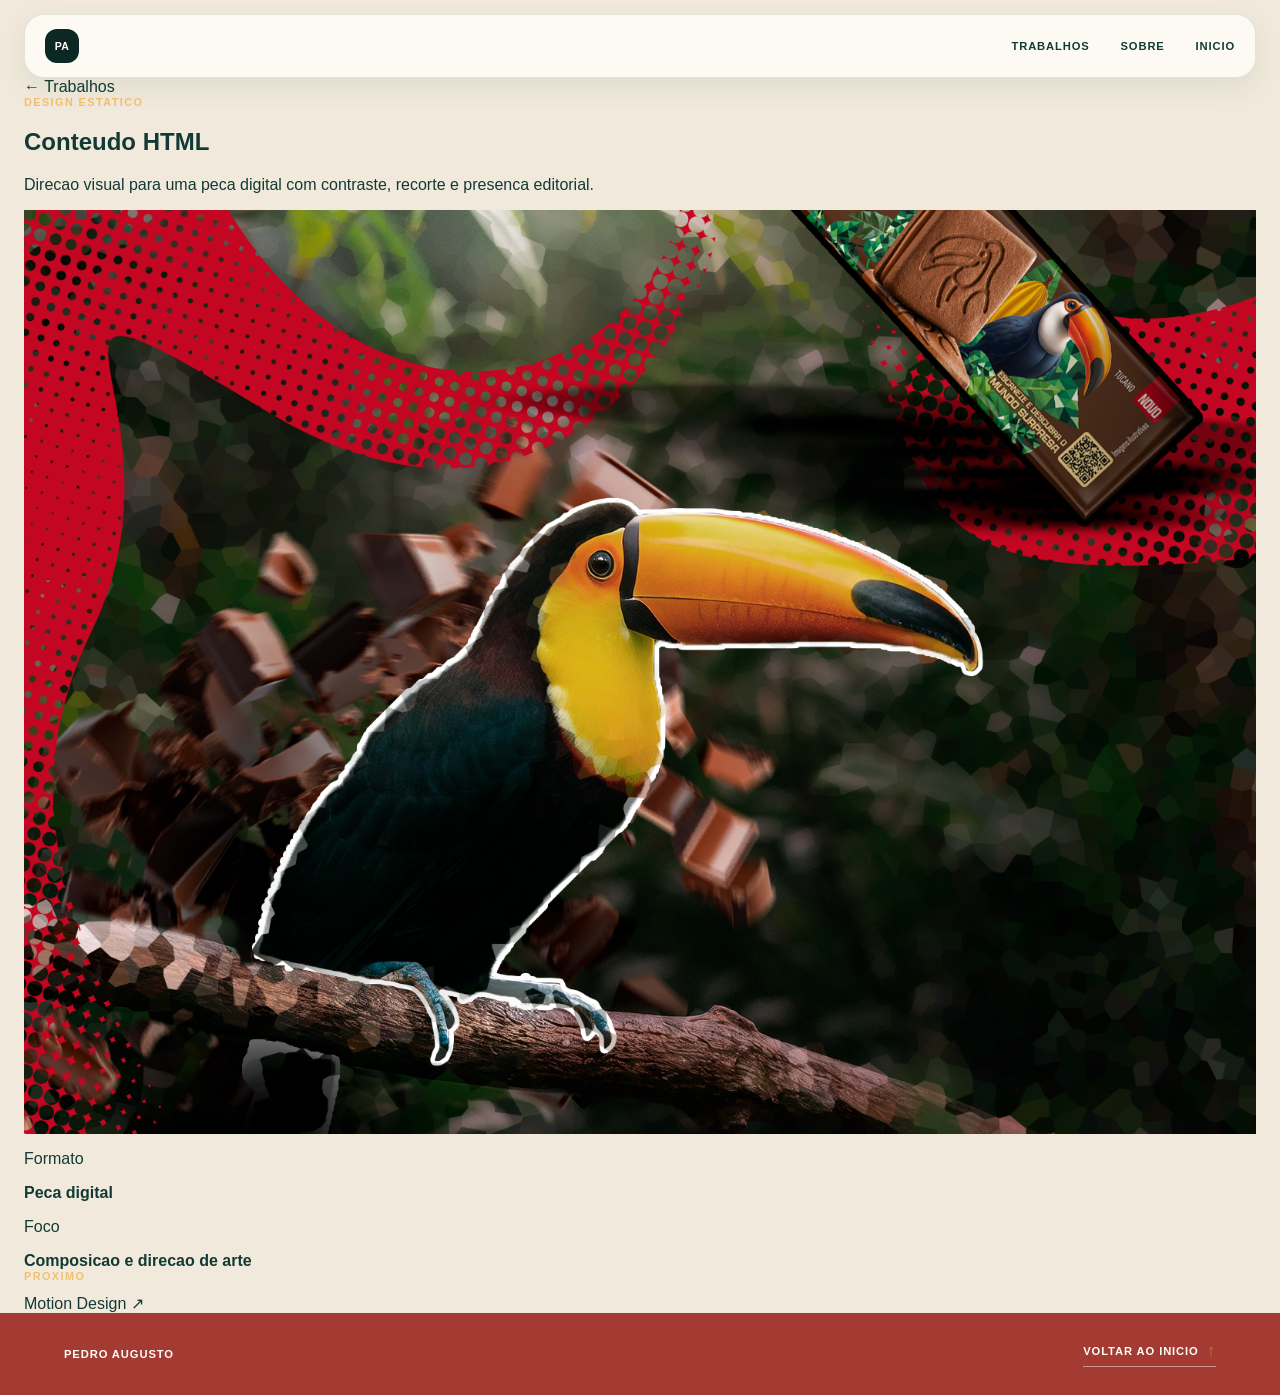
==== projeto.html @ dfff163b "Criar paginas detalhadas dos projetos" ====
<!doctype html>
<html lang="pt-BR">
  <head>
    <meta charset="utf-8" />
    <meta name="viewport" content="width=device-width, initial-scale=1" />
    <meta name="description" content="Projeto de Pedro Augusto." />
    <title>Projeto | Pedro Augusto</title>
    <link rel="stylesheet" href="./portfolio.css?v=projects-and-wall" />
  </head>
  <body class="project-page">
    <header class="site-header">
      <a class="monogram" href="./index.html#inicio" aria-label="Pedro Augusto, inicio">PA</a>
      <nav aria-label="Navegacao principal">
        <a href="./index.html#trabalhos">Trabalhos</a>
        <a href="./index.html#sobre">Sobre</a>
        <a href="./index.html#inicio">Inicio</a>
      </nav>
    </header>

    <main class="project-detail" id="inicio">
      <div class="content-frame">
        <a class="project-back" href="./index.html#trabalhos"><span aria-hidden="true">&larr;</span> Trabalhos</a>
      </div>

      <section class="content-frame project-detail-hero" aria-labelledby="project-title">
        <div class="project-detail-copy">
          <p class="eyebrow" id="project-type"></p>
          <h1 id="project-title"></h1>
          <p class="project-intro" id="project-intro"></p>
        </div>
        <div class="case-window">
          <img id="project-image" src="" alt="" />
        </div>
      </section>

      <section class="content-frame project-facts" aria-label="Detalhes do projeto">
        <div>
          <p>Formato</p>
          <strong id="project-format"></strong>
        </div>
        <div>
          <p>Foco</p>
          <strong id="project-focus"></strong>
        </div>
      </section>

      <section class="next-project">
        <div class="content-frame">
          <p class="eyebrow">Proximo</p>
          <a id="next-project" href="./index.html#trabalhos">
            <span id="next-project-title"></span>
            <span aria-hidden="true">&nearr;</span>
          </a>
        </div>
      </section>
    </main>

    <footer>
      <p>Pedro Augusto</p>
      <a href="./index.html#inicio">Voltar ao inicio <span aria-hidden="true">&uarr;</span></a>
    </footer>

    <script>
      const projects = {
        "conteudo-html": {
          title: "Conteudo HTML",
          type: "Design estatico",
          image: "./public/projects/html-design-estatico.png",
          intro: "Direcao visual para uma peca digital com contraste, recorte e presenca editorial.",
          format: "Peca digital",
          focus: "Composicao e direcao de arte"
        },
        "motion-design": {
          title: "Motion Design",
          type: "Animacao",
          image: "./public/projects/motion-design.png",
          intro: "Estudo de personagem e ritmo para uma cena curta, colorida e direta.",
          format: "Frame de animacao",
          focus: "Movimento e expressao"
        },
        "diagramacao": {
          title: "Diagramacao",
          type: "Editorial",
          image: "./public/projects/diagramacao.jpg",
          intro: "Pagina editorial com hierarquia clara, imagem e leitura organizada.",
          format: "Pagina editorial",
          focus: "Tipografia e ritmo"
        },
        "ambiente-3d": {
          title: "Ambiente 3D",
          type: "3D",
          image: "./public/projects/ambiente-3d.png",
          intro: "Exploracao de ambiente, escala e atmosfera em uma cena tridimensional.",
          format: "Cena 3D",
          focus: "Luz e composicao"
        },
        "efacil": {
          title: "eFacil",
          type: "Produto digital",
          image: "./public/projects/efacil.png",
          intro: "Interface pensada para orientar escolhas e manter a experiencia objetiva.",
          format: "Interface digital",
          focus: "Fluxo e interface"
        },
        "quem-sou-eu": {
          title: "Quem sou eu?",
          type: "Pessoal",
          image: "./public/projects/quem-sou-eu.png",
          intro: "Peca autoral que junta linguagem visual, identidade e experimentacao.",
          format: "Projeto pessoal",
          focus: "Identidade e narrativa"
        }
      };

      const projectIds = Object.keys(projects);
      const requestedId = new URLSearchParams(window.location.search).get("projeto");
      const activeId = projects[requestedId] ? requestedId : projectIds[0];
      const project = projects[activeId];
      const nextId = projectIds[(projectIds.indexOf(activeId) + 1) % projectIds.length];
      const next = projects[nextId];

      document.title = `${project.title} | Pedro Augusto`;
      document.querySelector("#project-type").textContent = project.type;
      document.querySelector("#project-title").textContent = project.title;
      document.querySelector("#project-intro").textContent = project.intro;
      document.querySelector("#project-format").textContent = project.format;
      document.querySelector("#project-focus").textContent = project.focus;
      document.querySelector("#project-image").src = project.image;
      document.querySelector("#project-image").alt = project.title;
      document.querySelector("#next-project").href = `./projeto.html?projeto=${nextId}`;
      document.querySelector("#next-project-title").textContent = next.title;
    </script>
  </body>
</html>
---- portfolio.css ----
:root {
  --paper: #f1eadc;
  --paper-light: #fffdf8;
  --surface: #ffffff;
  --ink: #123a34;
  --forest: #123a34;
  --forest-deep: #0b2824;
  --brick: #a33b32;
  --ochre: #bd7d22;
  --line: #d9d1c4;
  --shadow: 0 18px 42px rgb(15 48 43 / 10%);
  --shadow-hover: 0 28px 56px rgb(15 48 43 / 18%);
}

* {
  box-sizing: border-box;
}

html {
  scroll-behavior: smooth;
}

body {
  min-width: 320px;
  margin: 0;
  background: var(--paper);
  color: var(--ink);
  font-family: Arial, Helvetica, sans-serif;
}

::selection {
  background: var(--brick);
  color: var(--paper-light);
}

a {
  color: inherit;
  text-decoration: none;
}

img {
  display: block;
  max-width: 100%;
}

.visually-hidden {
  position: absolute;
  width: 1px;
  height: 1px;
  overflow: hidden;
  clip: rect(0 0 0 0);
  clip-path: inset(50%);
  white-space: nowrap;
}

.content-frame,
.cover {
  width: min(100% - 48px, 1380px);
  margin: 0 auto;
}

.site-header {
  position: sticky;
  z-index: 20;
  top: 14px;
  display: flex;
  width: min(100% - 48px, 1380px);
  min-height: 64px;
  align-items: center;
  justify-content: space-between;
  margin: 14px auto 0;
  border: 1px solid rgb(18 58 52 / 12%);
  border-radius: 20px;
  padding: 0 20px;
  background: rgb(255 253 248 / 86%);
  box-shadow: 0 9px 28px rgb(15 48 43 / 8%);
  backdrop-filter: blur(16px);
  color: var(--ink);
}

.monogram {
  display: grid;
  width: 34px;
  height: 34px;
  place-items: center;
  border-radius: 12px;
  background: var(--forest-deep);
  color: var(--paper-light);
  font-size: 0.66rem;
  font-weight: 800;
  letter-spacing: 0.04em;
  transition: transform 220ms ease, background 220ms ease;
}

.monogram:hover {
  transform: rotate(-6deg) scale(1.05);
  background: var(--brick);
}

.site-header nav {
  display: flex;
  gap: clamp(16px, 2.4vw, 34px);
  align-items: center;
  font-size: 0.7rem;
  font-weight: 800;
  letter-spacing: 0.08em;
  text-transform: uppercase;
}

.site-header nav a {
  position: relative;
  padding: 8px 0;
}

.site-header nav a::after {
  position: absolute;
  right: 0;
  bottom: 3px;
  left: 0;
  height: 2px;
  transform: scaleX(0);
  transform-origin: right;
  background: var(--brick);
  content: "";
  transition: transform 220ms ease;
}

.site-header nav a:hover::after {
  transform: scaleX(1);
  transform-origin: left;
}

.cover {
  padding: clamp(28px, 4vw, 56px) 0 clamp(64px, 8vw, 112px);
}

.cover-art {
  width: 100%;
  aspect-ratio: 1.91 / 1;
  border: 1px solid rgb(18 58 52 / 14%);
  border-radius: clamp(24px, 3vw, 42px);
  object-fit: cover;
  object-position: center;
  box-shadow: var(--shadow);
  transition: transform 700ms cubic-bezier(0.2, 0.7, 0.2, 1), box-shadow 700ms ease;
}

.cover:hover .cover-art {
  transform: translateY(-5px);
  box-shadow: var(--shadow-hover);
}

.cover-caption {
  display: flex;
  min-height: 68px;
  align-items: center;
  justify-content: space-between;
  gap: 24px;
  margin-top: 14px;
  border-radius: 20px;
  padding: 16px 22px;
  background: var(--forest-deep);
  color: var(--paper-light);
}

.cover-caption p,
.cover-caption a {
  margin: 0;
  font-size: 0.72rem;
  font-weight: 800;
  letter-spacing: 0.08em;
  text-transform: uppercase;
}

.cover-caption a {
  display: inline-flex;
  gap: 10px;
  align-items: center;
  border-bottom: 1px solid rgb(251 248 240 / 42%);
  padding-bottom: 5px;
}

.cover-caption a span,
.about-link span,
footer a span {
  color: var(--ochre);
  font-size: 1.05rem;
  transition: transform 220ms ease;
}

.cover-caption a:hover span,
.about-link:hover span,
footer a:hover span {
  transform: translateY(3px);
}

.work {
  padding: clamp(84px, 10vw, 144px) 0;
  background-color: var(--forest-deep);
  background-image: url("./public/og.png");
  background-position: 50% 3%;
  background-size: 270% auto;
  background-blend-mode: soft-light;
  color: var(--paper-light);
}

.section-heading {
  display: flex;
  align-items: end;
  justify-content: space-between;
  gap: 24px;
  margin-bottom: clamp(38px, 5vw, 66px);
}

.eyebrow {
  margin: 0 0 12px;
  color: #f3c16c;
  font-size: 0.68rem;
  font-weight: 800;
  letter-spacing: 0.13em;
  text-transform: uppercase;
}

.section-heading h2,
.about h2,
.project-meta h3 {
  font-family: Georgia, "Times New Roman", serif;
  font-weight: 500;
  letter-spacing: 0;
}

.section-heading h2 {
  margin: 0;
  font-size: clamp(3.6rem, 7vw, 7rem);
  line-height: 0.84;
}

.section-count {
  border-radius: 999px;
  padding: 8px 12px;
  background: rgb(255 253 248 / 12%);
  color: var(--paper-light);
  font-size: 0.72rem;
  font-weight: 800;
}

.project-grid {
  display: grid;
  grid-template-columns: repeat(2, minmax(0, 1fr));
  gap: clamp(22px, 3vw, 40px);
}

.project a {
  display: flex;
  height: 100%;
  flex-direction: column;
  border: 1px solid rgb(255 253 248 / 14%);
  border-radius: 28px;
  padding: 10px;
  background: var(--surface);
  box-shadow: 0 8px 18px rgb(0 0 0 / 18%);
  color: var(--ink);
  transition: transform 360ms cubic-bezier(0.2, 0.7, 0.2, 1), box-shadow 360ms ease, border-color 240ms ease;
}

.project-media {
  overflow: hidden;
  aspect-ratio: 16 / 10;
  border-radius: 20px;
  background: var(--forest);
}

.project-media img {
  width: 100%;
  height: 100%;
  object-fit: cover;
  filter: saturate(0.9) contrast(0.98);
  transition: transform 620ms cubic-bezier(0.2, 0.7, 0.2, 1), filter 360ms ease;
}

.project-meta {
  display: flex;
  min-height: 104px;
  align-items: center;
  justify-content: space-between;
  gap: 16px;
  padding: 18px 12px 12px;
}

.project-meta p {
  margin: 0 0 7px;
  color: var(--brick);
  font-size: 0.64rem;
  font-weight: 800;
  letter-spacing: 0.11em;
  text-transform: uppercase;
}

.project-meta h3 {
  margin: 0;
  font-size: clamp(1.65rem, 2.4vw, 2.35rem);
  line-height: 0.98;
}

.project-meta > span {
  display: grid;
  width: 40px;
  height: 40px;
  flex: 0 0 auto;
  place-items: center;
  border-radius: 14px;
  background: var(--paper);
  color: var(--forest);
  font-size: 1.15rem;
  transition: transform 280ms ease, background 280ms ease, color 280ms ease;
}

.project a:hover {
  transform: translateY(-8px);
  border-color: rgb(255 253 248 / 32%);
  box-shadow: var(--shadow-hover);
}

.project a:hover .project-media img {
  transform: scale(1.055);
  filter: saturate(1.04) contrast(1);
}

.project a:hover .project-meta > span {
  transform: translate(3px, -3px) rotate(4deg);
  background: var(--forest);
  color: var(--paper-light);
}

.about {
  padding: clamp(84px, 10vw, 144px) 0;
  background: var(--paper);
  color: var(--ink);
}

.about-layout {
  display: grid;
  grid-template-columns: minmax(140px, 0.3fr) minmax(0, 1fr);
  gap: 30px clamp(32px, 8vw, 150px);
}

.about .eyebrow {
  color: var(--brick);
}

.about h2 {
  max-width: 870px;
  margin: 0;
  font-size: clamp(3rem, 6.4vw, 7rem);
  line-height: 0.9;
}

.about-link {
  display: inline-flex;
  align-items: center;
  gap: 12px;
  margin-top: 42px;
  border-bottom: 1px solid rgb(18 58 52 / 32%);
  padding-bottom: 8px;
  font-size: 0.74rem;
  font-weight: 800;
  letter-spacing: 0.08em;
  text-transform: uppercase;
}

.about-link:hover span {
  transform: translate(3px, -3px);
}

footer {
  display: flex;
  align-items: center;
  justify-content: space-between;
  gap: 18px;
  padding: 28px clamp(24px, 5vw, 76px);
  background: var(--brick);
  color: var(--paper-light);
  font-size: 0.7rem;
  font-weight: 800;
  letter-spacing: 0.08em;
  text-transform: uppercase;
}

footer p {
  margin: 0;
}

footer a {
  display: inline-flex;
  gap: 8px;
  align-items: center;
  border-bottom: 1px solid rgb(251 248 240 / 48%);
  padding-bottom: 5px;
}

.motion-ready .reveal {
  opacity: 0;
  transform: translateY(26px);
  transition: opacity 620ms ease var(--reveal-delay, 0ms), transform 620ms cubic-bezier(0.2, 0.7, 0.2, 1) var(--reveal-delay, 0ms);
}

.motion-ready .reveal.is-visible {
  opacity: 1;
  transform: translateY(0);
}

@media (max-width: 760px) {
  .content-frame,
  .cover,
  .site-header {
    width: min(100% - 32px, 1380px);
  }

  .site-header {
    top: 10px;
    min-height: 58px;
    margin-top: 10px;
    border-radius: 16px;
    padding: 0 14px;
  }

  .site-header nav {
    gap: 14px;
    font-size: 0.6rem;
  }

  .site-header nav a:nth-child(2) {
    display: none;
  }

  .cover {
    padding-top: 24px;
  }

  .cover-art {
    aspect-ratio: 4 / 5;
    border-radius: 24px;
  }

  .cover-caption {
    min-height: 98px;
    align-items: flex-start;
    flex-direction: column;
    gap: 12px;
    border-radius: 18px;
    padding: 20px;
  }

  .about-layout {
    grid-template-columns: 1fr;
  }
}

@media (max-width: 560px) {
  .work,
  .about {
    padding: 76px 0;
  }

  .section-heading {
    margin-bottom: 38px;
  }

  .section-heading h2 {
    font-size: clamp(3rem, 15vw, 4rem);
  }

  .project-grid {
    grid-template-columns: 1fr;
    gap: 22px;
  }

  .project a {
    border-radius: 24px;
  }

  .project-media {
    border-radius: 16px;
  }

  .project-meta {
    min-height: 96px;
  }

  .about h2 {
    font-size: clamp(3rem, 14.5vw, 4.5rem);
  }

  footer {
    align-items: flex-start;
    flex-direction: column;
    padding: 24px 16px;
  }
}

@media (prefers-reduced-motion: reduce) {
  html {
    scroll-behavior: auto;
  }

  *,
  *::before,
  *::after {
    transition-duration: 0.01ms !important;
    animation-duration: 0.01ms !important;
    animation-iteration-count: 1 !important;
  }
}
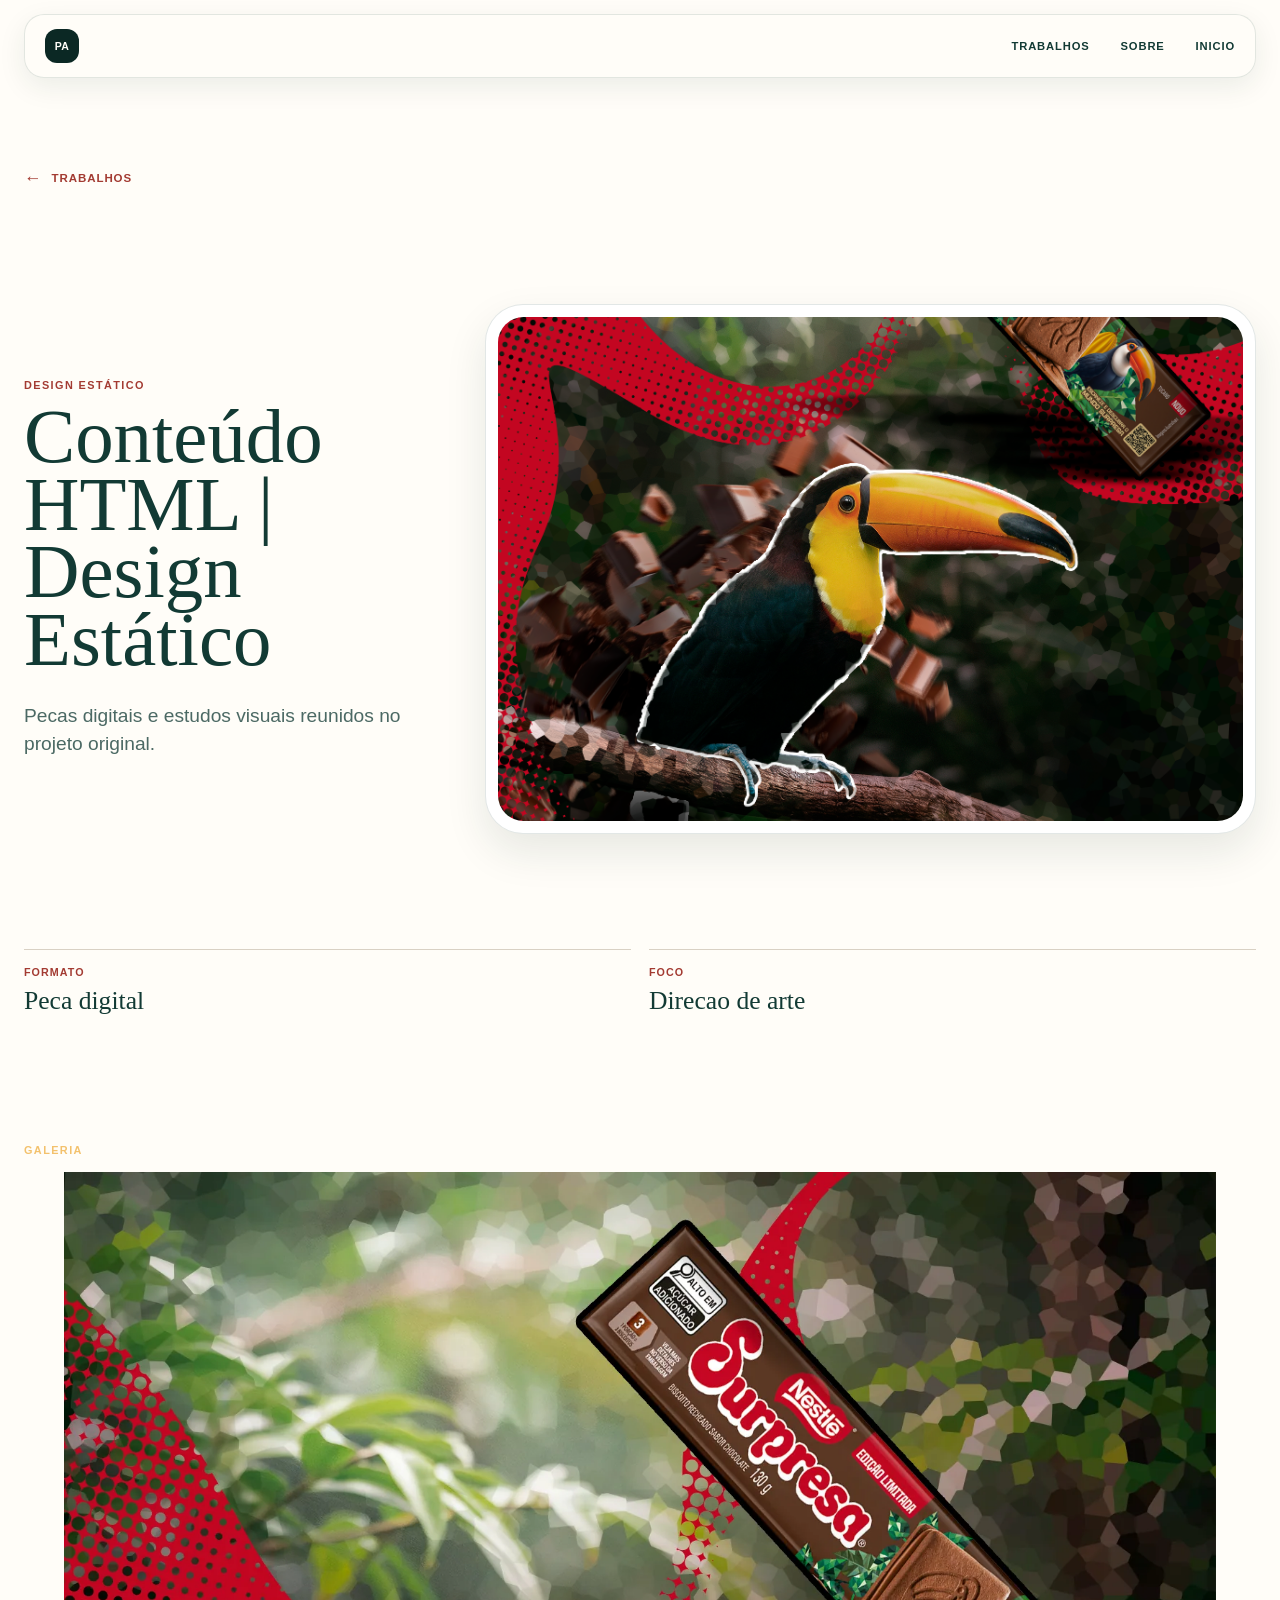
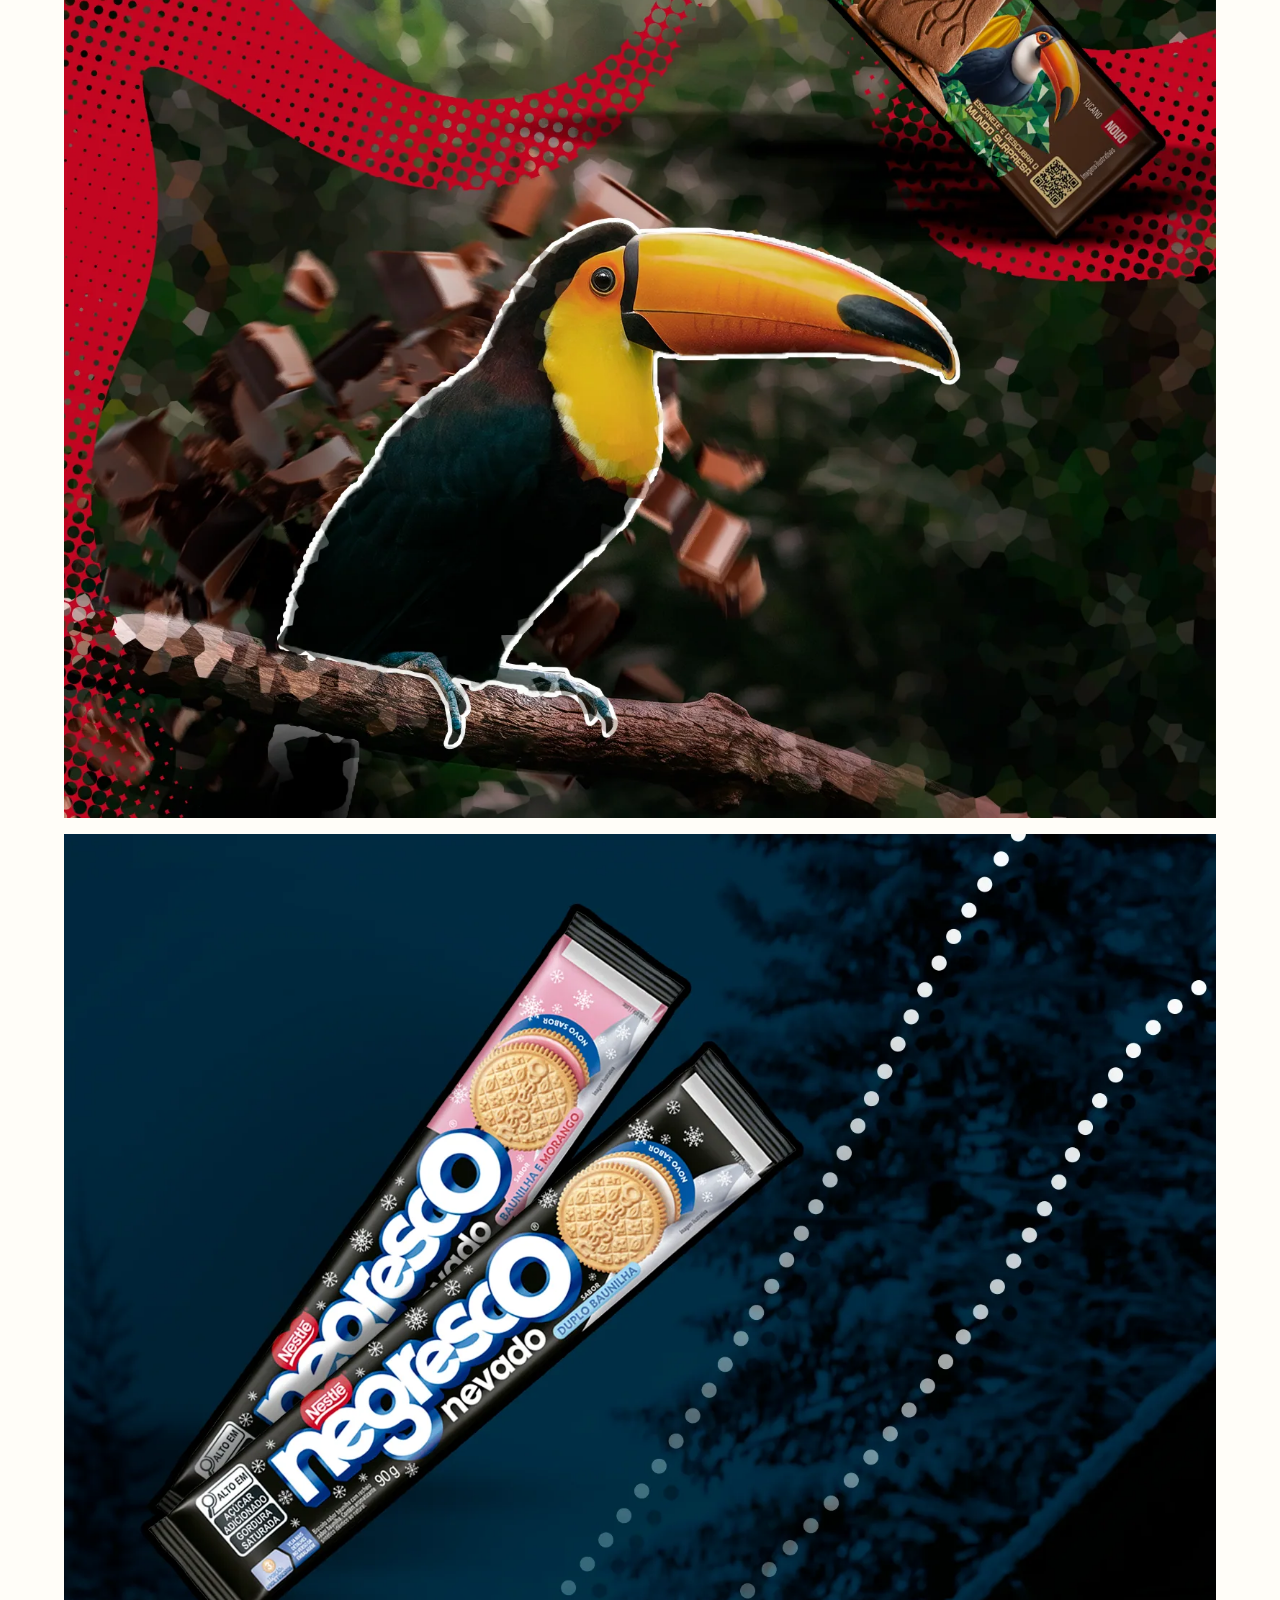
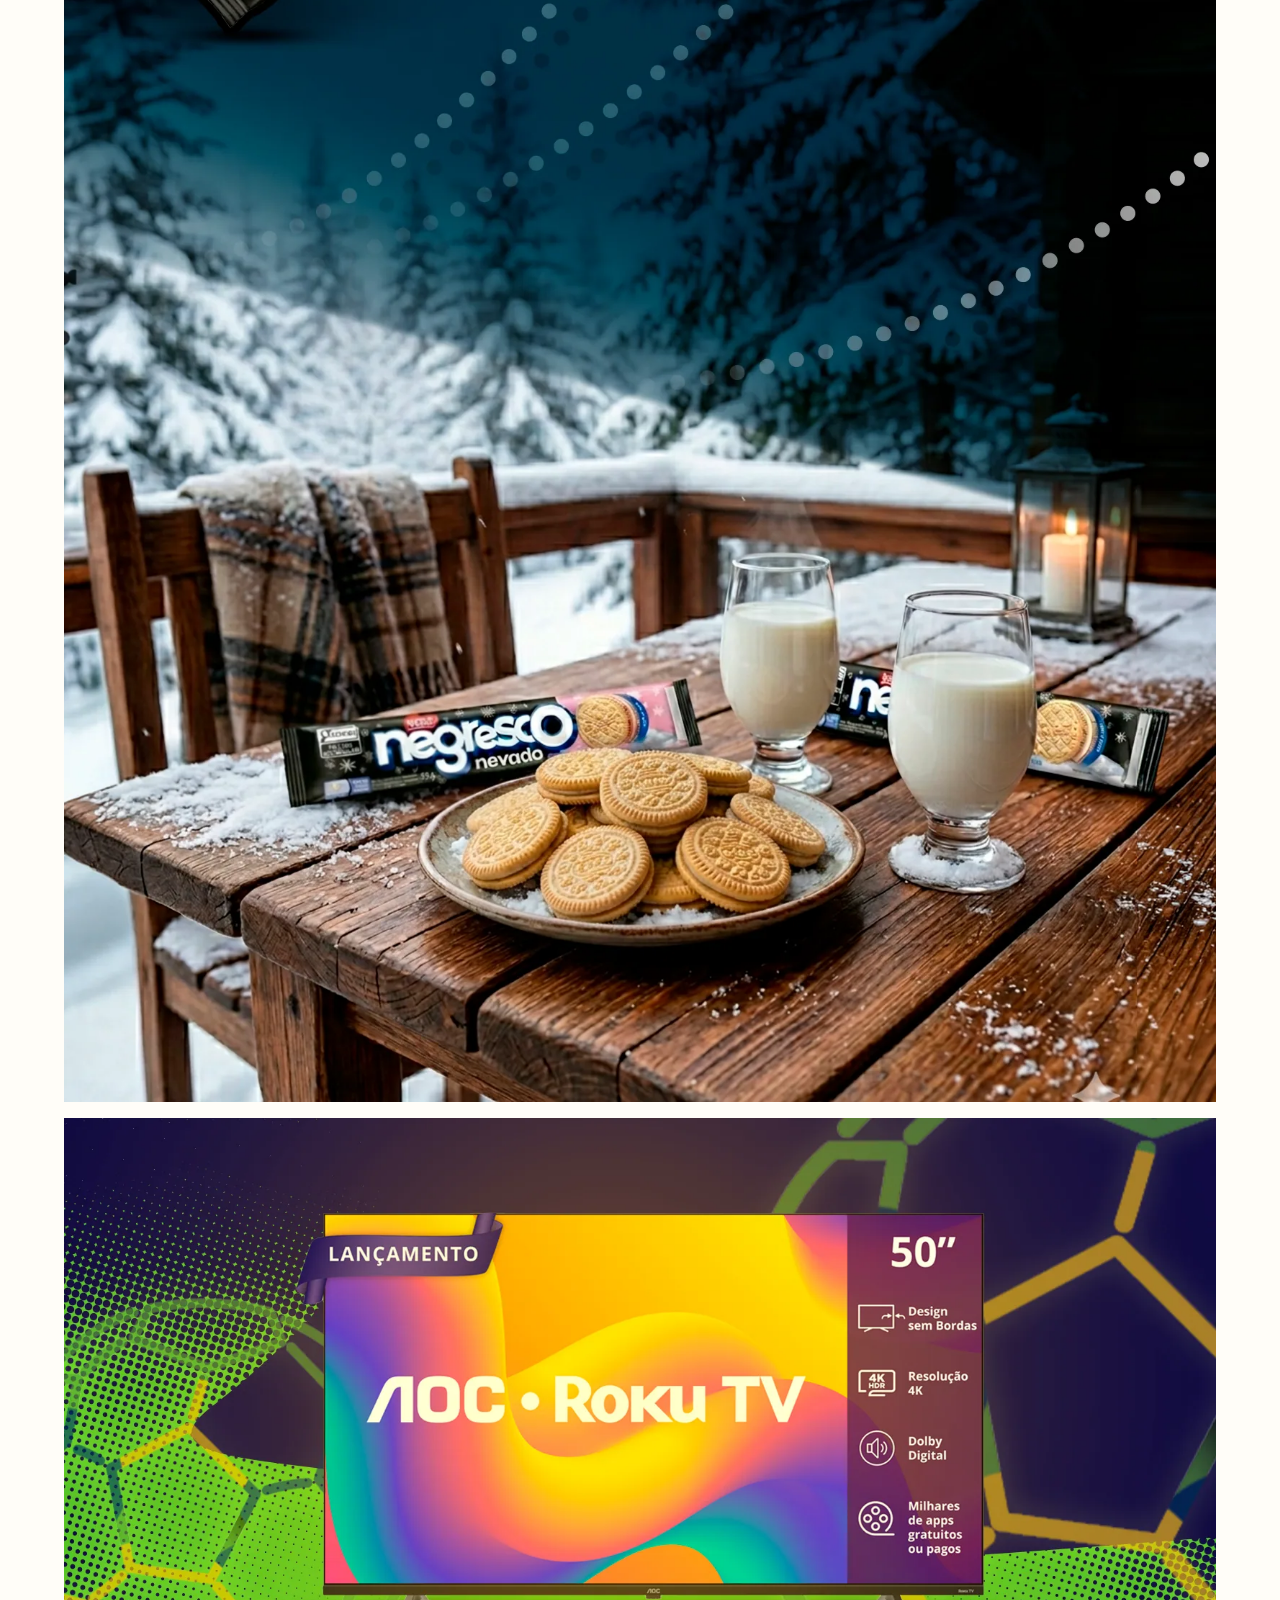
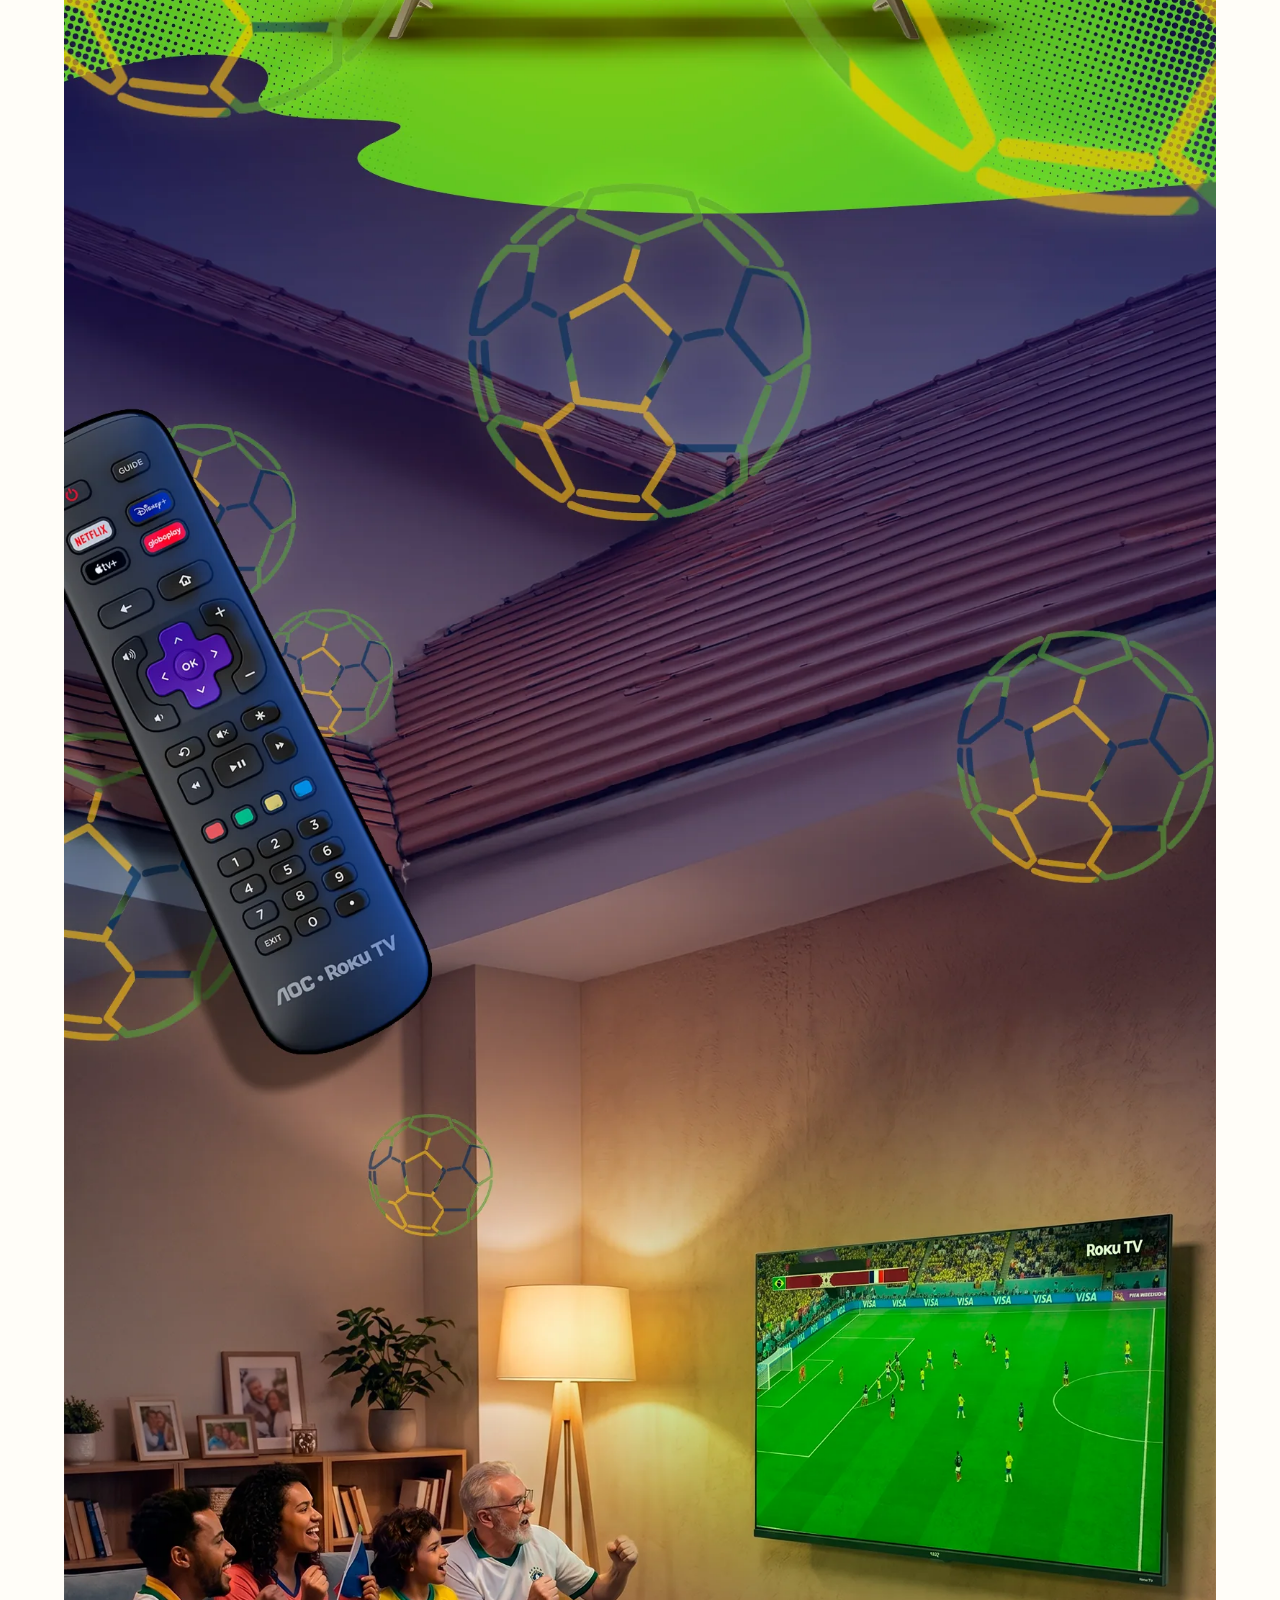
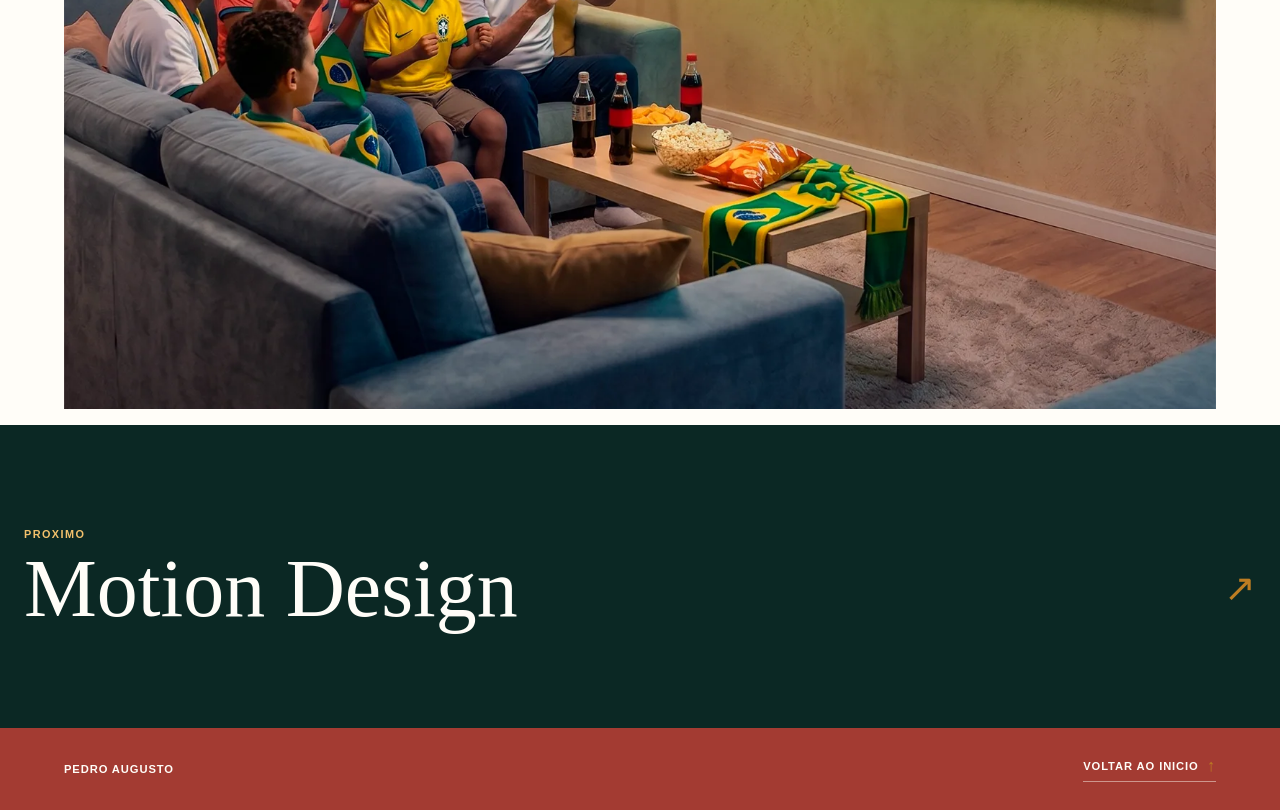
==== commit 6289a7db: "Integrar galerias originais aos projetos" ====
--- a/projeto.html
+++ b/projeto.html
@@ -5,7 +5,7 @@
     <meta name="viewport" content="width=device-width, initial-scale=1" />
     <meta name="description" content="Projeto de Pedro Augusto." />
     <title>Projeto | Pedro Augusto</title>
-    <link rel="stylesheet" href="./portfolio.css?v=projects-and-wall" />
+    <link rel="stylesheet" href="./portfolio.css?v=project-galleries" />
   </head>
   <body class="project-page">
     <header class="site-header">
@@ -44,6 +44,16 @@
         </div>
       </section>
 
+      <section class="content-frame project-gallery" aria-labelledby="gallery-title">
+        <p class="eyebrow" id="gallery-title">Galeria</p>
+        <div class="case-gallery" id="project-gallery"></div>
+      </section>
+
+      <section class="content-frame project-study-notes" id="project-study-notes" aria-labelledby="study-notes-title" hidden>
+        <p class="eyebrow" id="study-notes-title">Estudos</p>
+        <ul id="project-notes"></ul>
+      </section>
+
       <section class="next-project">
         <div class="content-frame">
           <p class="eyebrow">Proximo</p>
@@ -63,52 +73,86 @@
     <script>
       const projects = {
         "conteudo-html": {
-          title: "Conteudo HTML",
-          type: "Design estatico",
+          title: "Conteúdo HTML | Design Estático",
+          type: "Design estático",
           image: "./public/projects/html-design-estatico.png",
-          intro: "Direcao visual para uma peca digital com contraste, recorte e presenca editorial.",
+          intro: "Pecas digitais e estudos visuais reunidos no projeto original.",
           format: "Peca digital",
-          focus: "Composicao e direcao de arte"
+          focus: "Direcao de arte",
+          gallery: [
+            "./public/projects/cases/conteudo-html/01.webp",
+            "./public/projects/cases/conteudo-html/02.webp",
+            "./public/projects/cases/conteudo-html/03.webp"
+          ]
         },
         "motion-design": {
           title: "Motion Design",
           type: "Animacao",
           image: "./public/projects/motion-design.png",
-          intro: "Estudo de personagem e ritmo para uma cena curta, colorida e direta.",
-          format: "Frame de animacao",
-          focus: "Movimento e expressao"
+          intro: "Selecao de estudos de animacao e headers produzidos para diferentes marcas.",
+          format: "Estudos de animacao",
+          focus: "Motion e campanhas",
+          gallery: ["./public/projects/motion-design.png"],
+          notes: [
+            "Estudo para marca Diploko",
+            "Estudo Cestinha (eFacil)",
+            "Headers para Mattel, Barbie, Precon, Dove, Megatron, BIC, Dreamies, Deli e Apti"
+          ]
         },
         "diagramacao": {
-          title: "Diagramacao",
+          title: "Diagramação",
           type: "Editorial",
           image: "./public/projects/diagramacao.jpg",
-          intro: "Pagina editorial com hierarquia clara, imagem e leitura organizada.",
+          intro: "Paginas editoriais, estudos de grid e composicoes tipograficas do projeto original.",
           format: "Pagina editorial",
-          focus: "Tipografia e ritmo"
+          focus: "Tipografia e grid",
+          gallery: [
+            "./public/projects/cases/diagramacao/01.webp",
+            "./public/projects/cases/diagramacao/02.webp",
+            "./public/projects/cases/diagramacao/03.webp",
+            "./public/projects/cases/diagramacao/04.webp",
+            "./public/projects/cases/diagramacao/05.webp"
+          ]
         },
         "ambiente-3d": {
           title: "Ambiente 3D",
           type: "3D",
           image: "./public/projects/ambiente-3d.png",
-          intro: "Exploracao de ambiente, escala e atmosfera em uma cena tridimensional.",
+          intro: "Estudos de cena, materialidade e atmosfera tridimensional trazidos da galeria original.",
           format: "Cena 3D",
-          focus: "Luz e composicao"
+          focus: "Ambiente e luz",
+          gallery: [
+            "./public/projects/cases/ambiente-3d/01.webp",
+            "./public/projects/cases/ambiente-3d/02.webp",
+            "./public/projects/cases/ambiente-3d/03.webp",
+            "./public/projects/cases/ambiente-3d/04.webp",
+            "./public/projects/cases/ambiente-3d/05.webp",
+            "./public/projects/cases/ambiente-3d/06.webp"
+          ]
         },
         "efacil": {
-          title: "eFacil",
+          title: "eFácil",
           type: "Produto digital",
           image: "./public/projects/efacil.png",
-          intro: "Interface pensada para orientar escolhas e manter a experiencia objetiva.",
+          intro: "Pecas de comunicacao e interface desenvolvidas para o universo eFacil.",
           format: "Interface digital",
-          focus: "Fluxo e interface"
+          focus: "Campanhas e varejo",
+          gallery: [
+            "./public/projects/cases/efacil/01.webp",
+            "./public/projects/cases/efacil/02.webp",
+            "./public/projects/cases/efacil/03.webp",
+            "./public/projects/cases/efacil/04.webp",
+            "./public/projects/cases/efacil/05.webp"
+          ]
         },
         "quem-sou-eu": {
-          title: "Quem sou eu?",
+          title: "Quem Sou Eu?",
           type: "Pessoal",
           image: "./public/projects/quem-sou-eu.png",
-          intro: "Peca autoral que junta linguagem visual, identidade e experimentacao.",
+          intro: "Projeto autoral com a peca original em destaque.",
           format: "Projeto pessoal",
-          focus: "Identidade e narrativa"
+          focus: "Ilustracao digital",
+          gallery: ["./public/projects/cases/quem-sou-eu/01.webp"]
         }
       };
 
@@ -129,6 +173,28 @@
       document.querySelector("#project-image").alt = project.title;
       document.querySelector("#next-project").href = `./projeto.html?projeto=${nextId}`;
       document.querySelector("#next-project-title").textContent = next.title;
+
+      const gallery = document.querySelector("#project-gallery");
+      project.gallery.forEach((source, index) => {
+        const figure = document.createElement("figure");
+        const image = document.createElement("img");
+        image.src = source;
+        image.alt = `${project.title} - imagem ${index + 1}`;
+        image.loading = "lazy";
+        figure.append(image);
+        gallery.append(figure);
+      });
+
+      if (project.notes) {
+        const notesSection = document.querySelector("#project-study-notes");
+        const notes = document.querySelector("#project-notes");
+        project.notes.forEach((note) => {
+          const item = document.createElement("li");
+          item.textContent = note;
+          notes.append(item);
+        });
+        notesSection.hidden = false;
+      }
     </script>
   </body>
 </html>
--- a/portfolio.css
+++ b/portfolio.css
@@ -197,10 +197,10 @@
 .work {
   padding: clamp(84px, 10vw, 144px) 0;
   background-color: var(--forest-deep);
-  background-image: url("./public/og.png");
-  background-position: 50% 3%;
-  background-size: 270% auto;
-  background-blend-mode: soft-light;
+  background-image: url("[data-uri]");
+  background-position: center;
+  background-size: cover;
+  background-repeat: repeat-y;
   color: var(--paper-light);
 }
 
@@ -398,6 +398,138 @@
   padding-bottom: 5px;
 }
 
+.project-page {
+  background: var(--paper-light);
+}
+
+.project-detail {
+  padding-top: clamp(48px, 7vw, 94px);
+}
+
+.project-back {
+  display: inline-flex;
+  align-items: center;
+  gap: 9px;
+  color: var(--brick);
+  font-size: 0.72rem;
+  font-weight: 800;
+  letter-spacing: 0.08em;
+  text-transform: uppercase;
+}
+
+.project-back span {
+  font-size: 1.1rem;
+  transition: transform 220ms ease;
+}
+
+.project-back:hover span {
+  transform: translateX(-4px);
+}
+
+.project-detail-hero {
+  display: grid;
+  grid-template-columns: minmax(0, 0.68fr) minmax(0, 1.32fr);
+  gap: clamp(28px, 5vw, 82px);
+  align-items: center;
+  padding: clamp(54px, 9vw, 120px) 0;
+}
+
+.project-detail-copy .eyebrow {
+  color: var(--brick);
+}
+
+.project-detail-copy h1 {
+  max-width: 620px;
+  margin: 0;
+  font-family: Georgia, "Times New Roman", serif;
+  font-size: clamp(3.4rem, 6vw, 6.8rem);
+  font-weight: 500;
+  line-height: 0.88;
+}
+
+.project-intro {
+  max-width: 420px;
+  margin: 28px 0 0;
+  color: rgb(18 58 52 / 76%);
+  font-size: clamp(1rem, 1.5vw, 1.2rem);
+  line-height: 1.48;
+}
+
+.case-window {
+  overflow: hidden;
+  aspect-ratio: 16 / 11;
+  border: 1px solid rgb(18 58 52 / 12%);
+  border-radius: clamp(26px, 3vw, 38px);
+  padding: 12px;
+  background: var(--surface);
+  box-shadow: var(--shadow);
+}
+
+.case-window img {
+  width: 100%;
+  height: 100%;
+  border-radius: clamp(18px, 2vw, 28px);
+  object-fit: cover;
+}
+
+.project-facts {
+  display: grid;
+  grid-template-columns: repeat(2, minmax(0, 1fr));
+  gap: 18px;
+  padding: 0 0 clamp(76px, 10vw, 140px);
+}
+
+.project-facts > div {
+  border-top: 1px solid var(--line);
+  padding-top: 16px;
+}
+
+.project-facts p {
+  margin: 0 0 8px;
+  color: var(--brick);
+  font-size: 0.67rem;
+  font-weight: 800;
+  letter-spacing: 0.1em;
+  text-transform: uppercase;
+}
+
+.project-facts strong {
+  font-family: Georgia, "Times New Roman", serif;
+  font-size: clamp(1.4rem, 2vw, 2rem);
+  font-weight: 500;
+}
+
+.next-project {
+  padding: clamp(60px, 8vw, 110px) 0;
+  background: var(--forest-deep);
+  color: var(--paper-light);
+}
+
+.next-project .eyebrow {
+  color: #f3c16c;
+}
+
+.next-project a {
+  display: flex;
+  align-items: center;
+  justify-content: space-between;
+  gap: 24px;
+  font-family: Georgia, "Times New Roman", serif;
+  font-size: clamp(3rem, 6.4vw, 7rem);
+  line-height: 0.9;
+}
+
+.next-project a > span:last-child {
+  color: var(--ochre);
+  font-family: Arial, Helvetica, sans-serif;
+  font-size: clamp(2rem, 3vw, 3.3rem);
+  transition: transform 260ms ease;
+}
+
+.next-project a:hover > span:last-child {
+  transform: translate(5px, -5px);
+}
+
 .motion-ready .reveal {
   opacity: 0;
   transform: translateY(26px);
@@ -454,6 +586,16 @@
   .about-layout {
     grid-template-columns: 1fr;
   }
+
+  .project-detail-hero {
+    grid-template-columns: 1fr;
+    gap: 34px;
+    padding: 54px 0 68px;
+  }
+
+  .project-detail-copy h1 {
+    max-width: 720px;
+  }
 }
 
 @media (max-width: 560px) {
@@ -489,6 +631,34 @@
 
   .about h2 {
     font-size: clamp(3rem, 14.5vw, 4.5rem);
+  }
+
+  .project-detail {
+    padding-top: 38px;
+  }
+
+  .project-detail-hero {
+    padding-top: 44px;
+  }
+
+  .project-detail-copy h1 {
+    font-size: clamp(3.2rem, 15vw, 4.8rem);
+  }
+
+  .project-facts {
+    grid-template-columns: 1fr;
+    gap: 24px;
+    padding-bottom: 76px;
+  }
+
+  .case-window {
+    aspect-ratio: 4 / 3;
+    border-radius: 24px;
+    padding: 8px;
+  }
+
+  .case-window img {
+    border-radius: 17px;
   }
 
   footer {
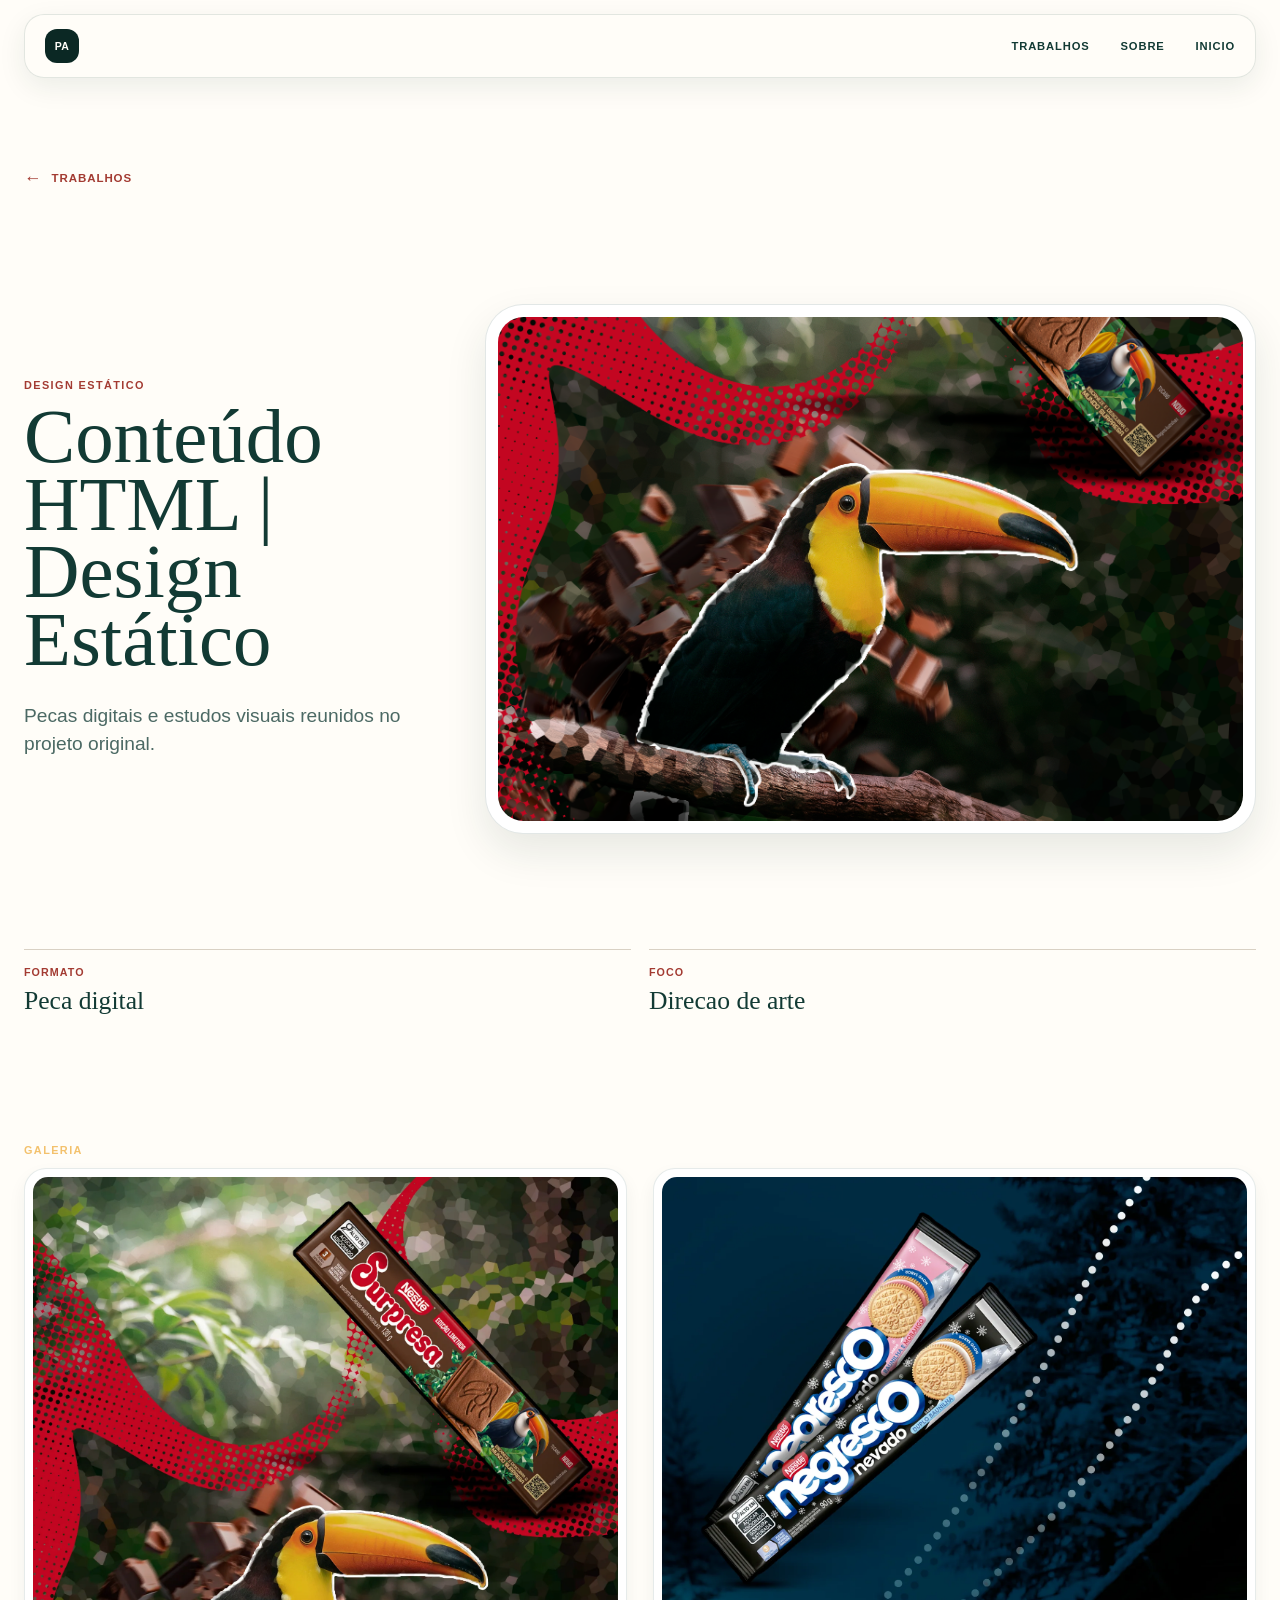
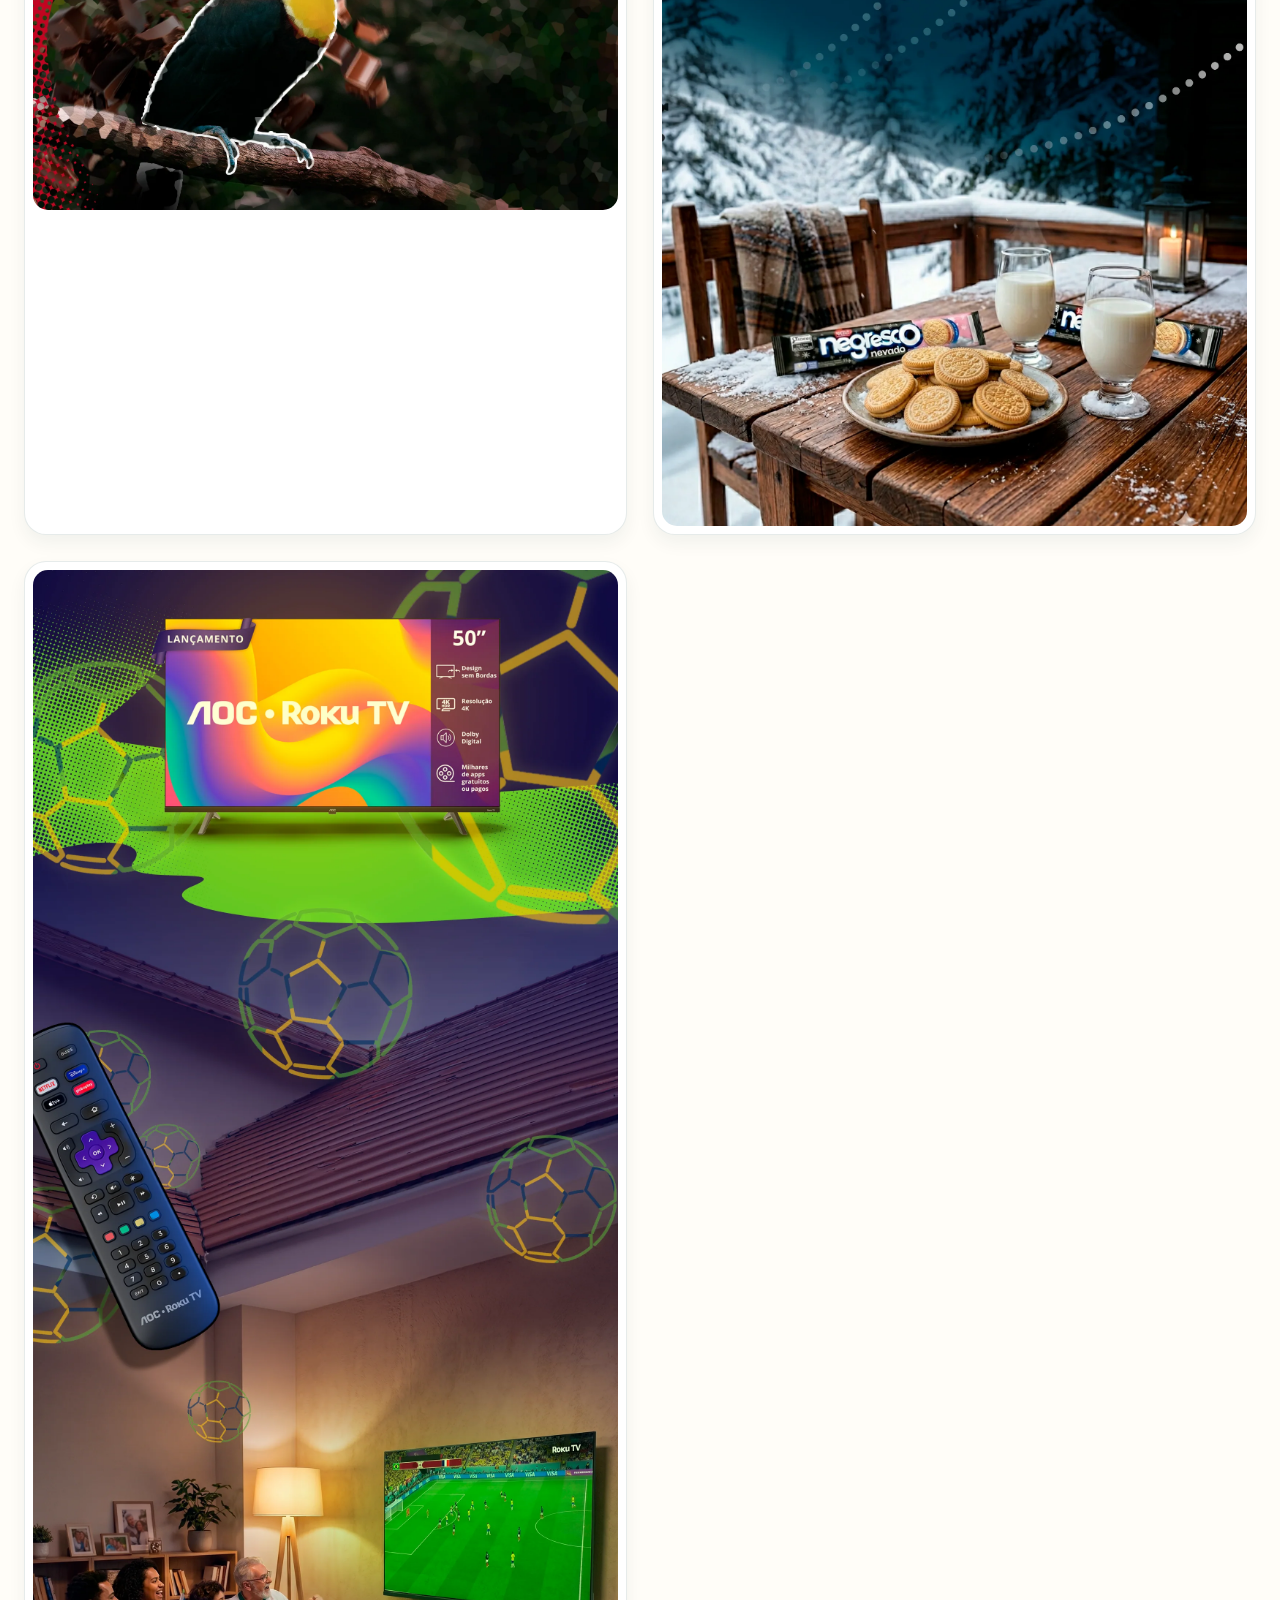
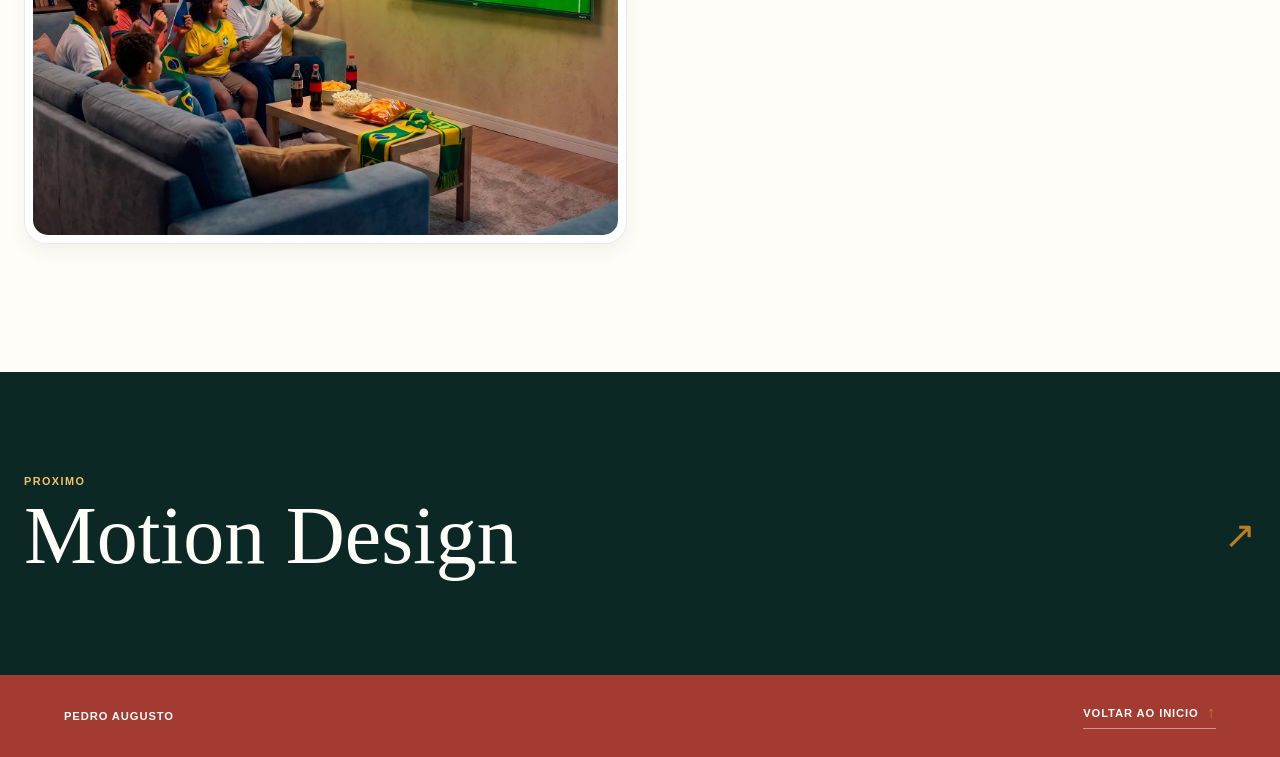
==== commit a772b878: "Ajustar visual das galerias" ====
--- a/projeto.html
+++ b/projeto.html
@@ -5,7 +5,7 @@
     <meta name="viewport" content="width=device-width, initial-scale=1" />
     <meta name="description" content="Projeto de Pedro Augusto." />
     <title>Projeto | Pedro Augusto</title>
-    <link rel="stylesheet" href="./portfolio.css?v=project-galleries" />
+    <link rel="stylesheet" href="./portfolio.css?v=project-galleries-v2" />
   </head>
   <body class="project-page">
     <header class="site-header">
--- a/portfolio.css
+++ b/portfolio.css
@@ -499,6 +499,57 @@
   font-weight: 500;
 }
 
+.project-gallery {
+  padding-bottom: clamp(76px, 10vw, 140px);
+}
+
+.case-gallery {
+  display: grid;
+  grid-template-columns: repeat(2, minmax(0, 1fr));
+  gap: clamp(16px, 2vw, 28px);
+}
+
+.case-gallery figure {
+  overflow: hidden;
+  margin: 0;
+  border: 1px solid rgb(18 58 52 / 10%);
+  border-radius: 22px;
+  padding: 8px;
+  background: var(--surface);
+  box-shadow: 0 8px 18px rgb(15 48 43 / 6%);
+}
+
+.case-gallery img {
+  width: 100%;
+  height: auto;
+  border-radius: 15px;
+}
+
+.project-study-notes {
+  margin-bottom: clamp(76px, 10vw, 140px);
+  border-top: 1px solid var(--line);
+  padding-top: 20px;
+}
+
+.project-study-notes ul {
+  display: grid;
+  grid-template-columns: repeat(3, minmax(0, 1fr));
+  gap: 14px;
+  margin: 0;
+  padding: 0;
+  list-style: none;
+}
+
+.project-study-notes li {
+  min-height: 104px;
+  border-radius: 18px;
+  padding: 18px;
+  background: var(--paper);
+  font-family: Georgia, "Times New Roman", serif;
+  font-size: 1.15rem;
+  line-height: 1.15;
+}
+
 .next-project {
   padding: clamp(60px, 8vw, 110px) 0;
   background: var(--forest-deep);
@@ -661,6 +712,15 @@
     border-radius: 17px;
   }
 
+  .case-gallery,
+  .project-study-notes ul {
+    grid-template-columns: 1fr;
+  }
+
+  .case-gallery figure {
+    border-radius: 18px;
+  }
+
   footer {
     align-items: flex-start;
     flex-direction: column;
